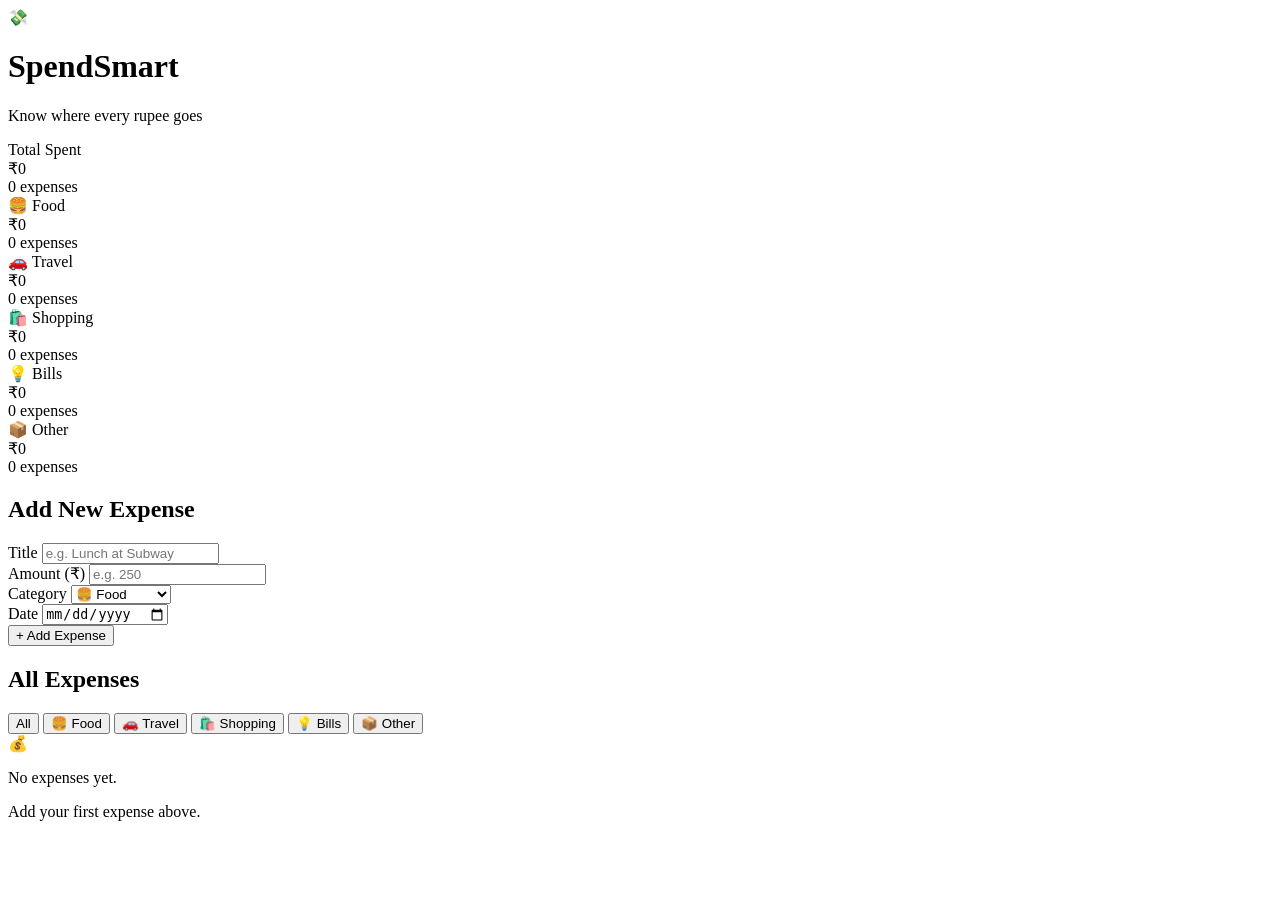
==== index.html @ a9e232fc "Update and rename chinnu.html to index.html" ====
<!DOCTYPE html>
<html lang="en">
<head>
  <meta charset="UTF-8" />
  <meta name="viewport" content="width=device-width, initial-scale=1.0"/>
  <title>SpendSmart — Expense Tracker</title>
  <link href="https://fonts.googleapis.com/css2?family=Syne:wght@400;600;700;800&family=DM+Sans:wght@300;400;500&display=swap" rel="stylesheet"/>
  <link rel="stylesheet" href="index.css" />
</head>
<body>

  <!-- HEADER -->
  <header>
    <div class="header-top">
      <div class="brand">
        <span class="brand-icon">💸</span>
        <div>
          <h1>SpendSmart</h1>
          <p>Know where every rupee goes</p>
        </div>
      </div>
      <div class="header-date" id="header-date"></div>
    </div>

    <!-- SUMMARY CARDS -->
    <div class="summary-grid">
      <div class="summary-card total">
        <div class="summary-label">Total Spent</div>
        <div class="summary-amount" id="total-amount">₹0</div>
        <div class="summary-sub" id="total-count">0 expenses</div>
      </div>
      <div class="summary-card food">
        <div class="summary-label">🍔 Food</div>
        <div class="summary-amount" id="food-amount">₹0</div>
        <div class="summary-sub" id="food-count">0 expenses</div>
      </div>
      <div class="summary-card travel">
        <div class="summary-label">🚗 Travel</div>
        <div class="summary-amount" id="travel-amount">₹0</div>
        <div class="summary-sub" id="travel-count">0 expenses</div>
      </div>
      <div class="summary-card shopping">
        <div class="summary-label">🛍️ Shopping</div>
        <div class="summary-amount" id="shopping-amount">₹0</div>
        <div class="summary-sub" id="shopping-count">0 expenses</div>
      </div>
      <div class="summary-card bills">
        <div class="summary-label">💡 Bills</div>
        <div class="summary-amount" id="bills-amount">₹0</div>
        <div class="summary-sub" id="bills-count">0 expenses</div>
      </div>
      <div class="summary-card other">
        <div class="summary-label">📦 Other</div>
        <div class="summary-amount" id="other-amount">₹0</div>
        <div class="summary-sub" id="other-count">0 expenses</div>
      </div>
    </div>
  </header>

  <!-- MAIN -->
  <main>

    <!-- ADD EXPENSE FORM -->
    <section class="form-section">
      <h2>Add New Expense</h2>
      <div class="form-grid">
        <div class="form-group">
          <label for="title-input">Title</label>
          <input type="text" id="title-input" placeholder="e.g. Lunch at Subway" />
        </div>
        <div class="form-group">
          <label for="amount-input">Amount (₹)</label>
          <input type="number" id="amount-input" placeholder="e.g. 250" min="0" />
        </div>
        <div class="form-group">
          <label for="category-input">Category</label>
          <select id="category-input">
            <option value="food">🍔 Food</option>
            <option value="travel">🚗 Travel</option>
            <option value="shopping">🛍️ Shopping</option>
            <option value="bills">💡 Bills</option>
            <option value="other">📦 Other</option>
          </select>
        </div>
        <div class="form-group">
          <label for="date-input">Date</label>
          <input type="date" id="date-input" />
        </div>
      </div>
      <button class="btn-add" onclick="addExpense()">+ Add Expense</button>
    </section>

    <!-- FILTER + EXPENSES LIST -->
    <section class="list-section">
      <div class="list-header">
        <h2>All Expenses</h2>
        <div class="filter-row">
          <button class="filter-btn active" onclick="filterExpenses('all', this)">All</button>
          <button class="filter-btn" onclick="filterExpenses('food', this)">🍔 Food</button>
          <button class="filter-btn" onclick="filterExpenses('travel', this)">🚗 Travel</button>
          <button class="filter-btn" onclick="filterExpenses('shopping', this)">🛍️ Shopping</button>
          <button class="filter-btn" onclick="filterExpenses('bills', this)">💡 Bills</button>
          <button class="filter-btn" onclick="filterExpenses('other', this)">📦 Other</button>
        </div>
      </div>

     

      <!-- EXPENSES GRID -->
      <div class="expenses-grid" id="expenses-grid">
        <div class="empty-state">
          <div class="empty-icon">💰</div>
          <p>No expenses yet.</p>
          <span>Add your first expense above.</span>
        </div>
      </div>
    </section>

  </main>

  <script src="index.js"></script>
</body>
</html>
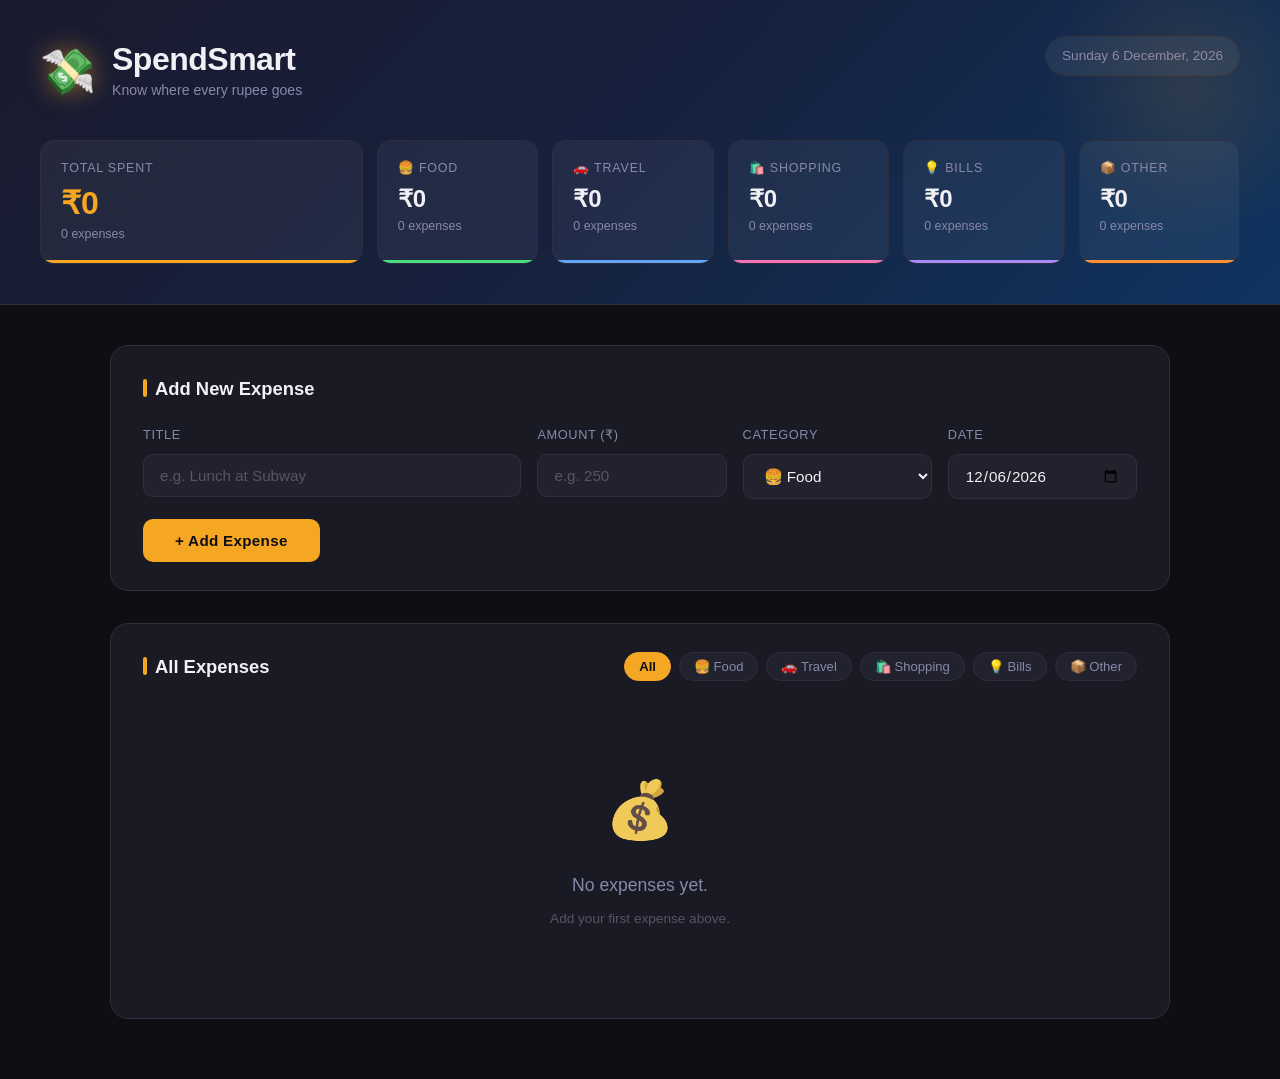
==== commit 46cf5c5e: "Update index.html" ====
--- a/index.html
+++ b/index.html
@@ -5,7 +5,7 @@
   <meta name="viewport" content="width=device-width, initial-scale=1.0"/>
   <title>SpendSmart — Expense Tracker</title>
   <link href="https://fonts.googleapis.com/css2?family=Syne:wght@400;600;700;800&family=DM+Sans:wght@300;400;500&display=swap" rel="stylesheet"/>
-  <link rel="stylesheet" href="index.css" />
+  <link rel="stylesheet" href="chinnu.css" />
 </head>
 <body>
 
--- a/chinnu.css
+++ b/chinnu.css
@@ -0,0 +1,566 @@
+/* ===========================
+   RESET & BASE
+=========================== */
+* {
+  margin: 0;
+  padding: 0;
+  box-sizing: border-box;
+}
+
+:root {
+  --bg: #0f0f13;
+  --surface: #1a1a24;
+  --surface2: #22222f;
+  --border: #2e2e3e;
+  --text: #f0f0f5;
+  --text-muted: #8888aa;
+  --accent: #f5a623;
+  --accent2: #e05a5a;
+
+  --food: #4ade80;
+  --travel: #60a5fa;
+  --shopping: #f472b6;
+  --bills: #a78bfa;
+  --other: #fb923c;
+}
+
+html {
+  scroll-behavior: smooth;
+}
+
+body {
+  font-family: 'DM Sans', sans-serif;
+  background-color: var(--bg);
+  color: var(--text);
+  min-height: 100vh;
+  line-height: 1.6;
+}
+
+/* ===========================
+   HEADER
+=========================== */
+header {
+  background: linear-gradient(135deg, #1a1a2e 0%, #16213e 50%, #0f3460 100%);
+  padding: 36px 40px 40px;
+  border-bottom: 1px solid var(--border);
+  position: relative;
+  overflow: hidden;
+}
+
+header::before {
+  content: '';
+  position: absolute;
+  top: -60px;
+  right: -60px;
+  width: 300px;
+  height: 300px;
+  background: radial-gradient(circle, rgba(245,166,35,0.12) 0%, transparent 70%);
+  pointer-events: none;
+}
+
+.header-top {
+  display: flex;
+  justify-content: space-between;
+  align-items: flex-start;
+  margin-bottom: 32px;
+  flex-wrap: wrap;
+  gap: 16px;
+}
+
+.brand {
+  display: flex;
+  align-items: center;
+  gap: 16px;
+}
+
+.brand-icon {
+  font-size: 2.8rem;
+  filter: drop-shadow(0 0 12px rgba(245,166,35,0.5));
+}
+
+.brand h1 {
+  font-family: 'Syne', sans-serif;
+  font-size: 2rem;
+  font-weight: 800;
+  color: var(--text);
+  letter-spacing: -0.5px;
+  line-height: 1.1;
+}
+
+.brand p {
+  font-size: 0.88rem;
+  color: var(--text-muted);
+  margin-top: 2px;
+}
+
+.header-date {
+  font-size: 0.85rem;
+  color: var(--text-muted);
+  background: rgba(255,255,255,0.06);
+  padding: 8px 16px;
+  border-radius: 20px;
+  border: 1px solid var(--border);
+  white-space: nowrap;
+}
+
+/* ===========================
+   SUMMARY CARDS
+=========================== */
+.summary-grid {
+  display: grid;
+  grid-template-columns: 2fr 1fr 1fr 1fr 1fr 1fr;
+  gap: 14px;
+}
+
+@media (max-width: 900px) {
+  .summary-grid {
+    grid-template-columns: repeat(3, 1fr);
+  }
+}
+
+@media (max-width: 600px) {
+  .summary-grid {
+    grid-template-columns: repeat(2, 1fr);
+  }
+}
+
+.summary-card {
+  background: rgba(255,255,255,0.05);
+  border: 1px solid var(--border);
+  border-radius: 14px;
+  padding: 18px 20px;
+  transition: transform 0.2s, box-shadow 0.2s;
+  position: relative;
+  overflow: hidden;
+}
+
+.summary-card::after {
+  content: '';
+  position: absolute;
+  bottom: 0;
+  left: 0;
+  right: 0;
+  height: 3px;
+  border-radius: 0 0 14px 14px;
+}
+
+.summary-card.total::after { background: var(--accent); }
+.summary-card.food::after { background: var(--food); }
+.summary-card.travel::after { background: var(--travel); }
+.summary-card.shopping::after { background: var(--shopping); }
+.summary-card.bills::after { background: var(--bills); }
+.summary-card.other::after { background: var(--other); }
+
+.summary-card:hover {
+  transform: translateY(-2px);
+  box-shadow: 0 8px 24px rgba(0,0,0,0.3);
+}
+
+.summary-label {
+  font-size: 0.78rem;
+  color: var(--text-muted);
+  text-transform: uppercase;
+  letter-spacing: 0.8px;
+  font-weight: 500;
+  margin-bottom: 8px;
+}
+
+.summary-amount {
+  font-family: 'Syne', sans-serif;
+  font-size: 1.5rem;
+  font-weight: 700;
+  color: var(--text);
+  line-height: 1;
+  margin-bottom: 6px;
+}
+
+.summary-card.total .summary-amount {
+  font-size: 2rem;
+  color: var(--accent);
+}
+
+.summary-sub {
+  font-size: 0.78rem;
+  color: var(--text-muted);
+}
+
+/* ===========================
+   MAIN LAYOUT
+=========================== */
+main {
+  max-width: 1100px;
+  margin: 0 auto;
+  padding: 40px 20px 60px;
+  display: flex;
+  flex-direction: column;
+  gap: 32px;
+}
+
+/* ===========================
+   FORM SECTION
+=========================== */
+.form-section {
+  background: var(--surface);
+  border: 1px solid var(--border);
+  border-radius: 18px;
+  padding: 28px 32px;
+}
+
+.form-section h2 {
+  font-family: 'Syne', sans-serif;
+  font-size: 1.15rem;
+  font-weight: 700;
+  color: var(--text);
+  margin-bottom: 22px;
+  display: flex;
+  align-items: center;
+  gap: 8px;
+}
+
+.form-section h2::before {
+  content: '';
+  display: inline-block;
+  width: 4px;
+  height: 18px;
+  background: var(--accent);
+  border-radius: 2px;
+}
+
+.form-grid {
+  display: grid;
+  grid-template-columns: 2fr 1fr 1fr 1fr;
+  gap: 16px;
+  margin-bottom: 20px;
+}
+
+@media (max-width: 768px) {
+  .form-grid {
+    grid-template-columns: 1fr 1fr;
+  }
+}
+
+@media (max-width: 480px) {
+  .form-grid {
+    grid-template-columns: 1fr;
+  }
+}
+
+.form-group {
+  display: flex;
+  flex-direction: column;
+  gap: 8px;
+}
+
+.form-group label {
+  font-size: 0.8rem;
+  color: var(--text-muted);
+  font-weight: 500;
+  text-transform: uppercase;
+  letter-spacing: 0.6px;
+}
+
+.form-group input,
+.form-group select {
+  background: var(--surface2);
+  border: 1.5px solid var(--border);
+  border-radius: 10px;
+  padding: 12px 16px;
+  font-size: 0.95rem;
+  color: var(--text);
+  font-family: 'DM Sans', sans-serif;
+  outline: none;
+  transition: border-color 0.2s, box-shadow 0.2s;
+  width: 100%;
+}
+
+.form-group input:focus,
+.form-group select:focus {
+  border-color: var(--accent);
+  box-shadow: 0 0 0 3px rgba(245,166,35,0.12);
+}
+
+.form-group input::placeholder {
+  color: #555566;
+}
+
+.form-group select option {
+  background: var(--surface2);
+  color: var(--text);
+}
+
+.btn-add {
+  background: var(--accent);
+  color: #0f0f13;
+  border: none;
+  border-radius: 10px;
+  padding: 13px 32px;
+  font-size: 0.95rem;
+  font-weight: 700;
+  font-family: 'Syne', sans-serif;
+  cursor: pointer;
+  transition: background 0.2s, transform 0.15s, box-shadow 0.2s;
+  letter-spacing: 0.3px;
+}
+
+.btn-add:hover {
+  background: #f0b030;
+  transform: translateY(-1px);
+  box-shadow: 0 6px 20px rgba(245,166,35,0.3);
+}
+
+.btn-add:active {
+  transform: translateY(0);
+}
+
+/* ===========================
+   LIST SECTION
+=========================== */
+.list-section {
+  background: var(--surface);
+  border: 1px solid var(--border);
+  border-radius: 18px;
+  padding: 28px 32px;
+}
+
+.list-header {
+  display: flex;
+  justify-content: space-between;
+  align-items: center;
+  margin-bottom: 24px;
+  flex-wrap: wrap;
+  gap: 16px;
+}
+
+.list-header h2 {
+  font-family: 'Syne', sans-serif;
+  font-size: 1.15rem;
+  font-weight: 700;
+  color: var(--text);
+  display: flex;
+  align-items: center;
+  gap: 8px;
+}
+
+.list-header h2::before {
+  content: '';
+  display: inline-block;
+  width: 4px;
+  height: 18px;
+  background: var(--accent);
+  border-radius: 2px;
+}
+
+/* ===========================
+   FILTER BUTTONS
+=========================== */
+.filter-row {
+  display: flex;
+  gap: 8px;
+  flex-wrap: wrap;
+}
+
+.filter-btn {
+  background: var(--surface2);
+  border: 1px solid var(--border);
+  color: var(--text-muted);
+  border-radius: 20px;
+  padding: 6px 14px;
+  font-size: 0.82rem;
+  font-family: 'DM Sans', sans-serif;
+  cursor: pointer;
+  transition: all 0.2s;
+  font-weight: 500;
+}
+
+.filter-btn:hover {
+  border-color: var(--accent);
+  color: var(--accent);
+}
+
+.filter-btn.active {
+  background: var(--accent);
+  border-color: var(--accent);
+  color: #0f0f13;
+  font-weight: 700;
+}
+
+
+
+/* ===========================
+   EXPENSES GRID
+=========================== */
+.expenses-grid {
+  display: grid;
+  grid-template-columns: repeat(auto-fill, minmax(280px, 1fr));
+  gap: 16px;
+}
+
+/* ===========================
+   EXPENSE CARD
+=========================== */
+.expense-card {
+  background: var(--surface2);
+  border: 1px solid var(--border);
+  border-radius: 14px;
+  padding: 20px;
+  display: flex;
+  flex-direction: column;
+  gap: 12px;
+  transition: transform 0.2s, box-shadow 0.2s;
+  position: relative;
+  overflow: hidden;
+  animation: fadeIn 0.3s ease;
+}
+
+@keyframes fadeIn {
+  from { opacity: 0; transform: translateY(10px); }
+  to { opacity: 1; transform: translateY(0); }
+}
+
+.expense-card::before {
+  content: '';
+  position: absolute;
+  top: 0;
+  left: 0;
+  width: 4px;
+  height: 100%;
+  border-radius: 14px 0 0 14px;
+}
+
+.expense-card.food::before { background: var(--food); }
+.expense-card.travel::before { background: var(--travel); }
+.expense-card.shopping::before { background: var(--shopping); }
+.expense-card.bills::before { background: var(--bills); }
+.expense-card.other::before { background: var(--other); }
+
+.expense-card:hover {
+  transform: translateY(-2px);
+  box-shadow: 0 8px 24px rgba(0,0,0,0.25);
+}
+
+.card-top {
+  display: flex;
+  justify-content: space-between;
+  align-items: flex-start;
+  gap: 12px;
+}
+
+.expense-title {
+  font-family: 'Syne', sans-serif;
+  font-size: 1rem;
+  font-weight: 600;
+  color: var(--text);
+  line-height: 1.3;
+  flex: 1;
+}
+
+.expense-amount {
+  font-family: 'Syne', sans-serif;
+  font-size: 1.2rem;
+  font-weight: 800;
+  color: var(--accent);
+  white-space: nowrap;
+}
+
+.card-bottom {
+  display: flex;
+  justify-content: space-between;
+  align-items: center;
+  gap: 8px;
+}
+
+.expense-meta {
+  display: flex;
+  align-items: center;
+  gap: 8px;
+  flex-wrap: wrap;
+}
+
+/* ===========================
+   CATEGORY BADGE
+=========================== */
+.badge {
+  display: inline-flex;
+  align-items: center;
+  gap: 4px;
+  padding: 4px 10px;
+  border-radius: 20px;
+  font-size: 0.75rem;
+  font-weight: 600;
+  letter-spacing: 0.3px;
+}
+
+.badge.food { background: rgba(74,222,128,0.15); color: var(--food); }
+.badge.travel { background: rgba(96,165,250,0.15); color: var(--travel); }
+.badge.shopping { background: rgba(244,114,182,0.15); color: var(--shopping); }
+.badge.bills { background: rgba(167,139,250,0.15); color: var(--bills); }
+.badge.other { background: rgba(251,146,60,0.15); color: var(--other); }
+
+.expense-date {
+  font-size: 0.78rem;
+  color: var(--text-muted);
+}
+
+/* ===========================
+   DELETE BUTTON
+=========================== */
+.btn-delete {
+  background: transparent;
+  border: 1px solid #3e2222;
+  color: #e05a5a;
+  border-radius: 7px;
+  padding: 6px 12px;
+  font-size: 0.78rem;
+  font-family: 'DM Sans', sans-serif;
+  cursor: pointer;
+  transition: all 0.2s;
+  white-space: nowrap;
+  flex-shrink: 0;
+}
+
+.btn-delete:hover {
+  background: rgba(224,90,90,0.15);
+  border-color: #e05a5a;
+}
+
+/* ===========================
+   EMPTY STATE
+=========================== */
+.empty-state {
+  text-align: center;
+  padding: 60px 20px;
+  grid-column: 1 / -1;
+}
+
+.empty-icon {
+  font-size: 3.5rem;
+  margin-bottom: 16px;
+  filter: grayscale(0.3);
+}
+
+.empty-state p {
+  font-family: 'Syne', sans-serif;
+  font-size: 1.1rem;
+  color: var(--text-muted);
+  margin-bottom: 6px;
+}
+
+.empty-state span {
+  font-size: 0.85rem;
+  color: #555566;
+}
+
+
+::-webkit-scrollbar {
+  width: 6px;
+}
+::-webkit-scrollbar-track {
+  background: var(--bg);
+}
+::-webkit-scrollbar-thumb {
+  background: var(--border);
+  border-radius: 3px;
+}
+::-webkit-scrollbar-thumb:hover {
+  background: var(--text-muted);
+}
